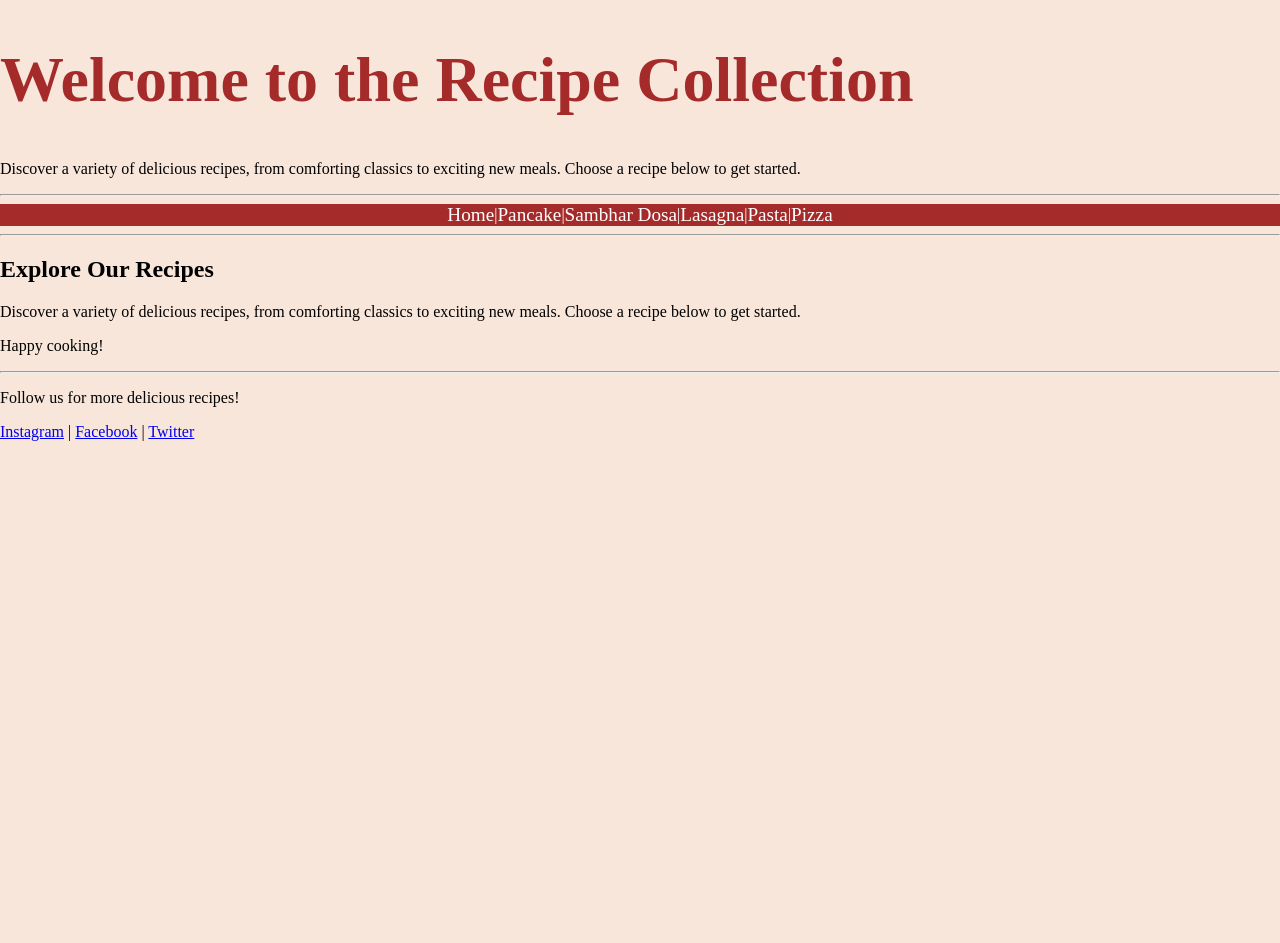
==== odin/index.html @ e1436487 "main" ====
<!DOCTYPE html>
<html lang="en">
<head>
    <meta charset="UTF-8">
    <meta name="viewport" content="width=device-width, initial-scale=1.0">
    <title>Recipe Collection</title>
    <link rel="stylesheet" href="styles.css">
</head>
<body>
    <header>
        <h1>Welcome to the Recipe Collection</h1>
        <p>Discover a variety of delicious recipes, from comforting classics to exciting new meals. Choose a recipe below to get started.</p>
        <hr>
        <nav aria-label="Main navigation">
            <a href="index.html">Home</a> |
            <a href="Pancake.html">Pancake</a> |
            <a href="Sambhar Dosa.html">Sambhar Dosa</a> |
            <a href="Lasagna.html">Lasagna</a> |
            <a href="Pasta.html">Pasta</a> |
            <a href="Pizza.html">Pizza</a>
        </nav>
    </header>
    <hr>
    <main>
        <h2>Explore Our Recipes</h2>
        <p>Discover a variety of delicious recipes, from comforting classics to exciting new meals. Choose a recipe below to get started.</p>
        <p>Happy cooking!</p>
    </main>
    <hr>
    <footer>
        <p>Follow us for more delicious recipes!</p>
        <a href="https://www.instagram.com/yourprofile" target="_blank" rel="noopener noreferrer">Instagram</a> |
        <a href="https://www.facebook.com/yourprofile" target="_blank" rel="noopener noreferrer">Facebook</a> |
        <a href="https://www.twitter.com/yourprofile" target="_blank" rel="noopener noreferrer">Twitter</a>
    </footer>
</body>
</html>
---- odin/styles.css ----
html, body{
    margin:0;
    padding:0;
    height:100%;
    background-color: #f8e6db;
}

h1{
    font-size: 4EM;
    COLOR:BROWN;

}
nav{
    display: flex;
    justify-content: center;
    align-items: center;
    background-color:brown;
    color: white;
}
nav a{
    color: white;
    text-decoration: none;
    gap: 30rem;
    font-size: 1.2em;
}
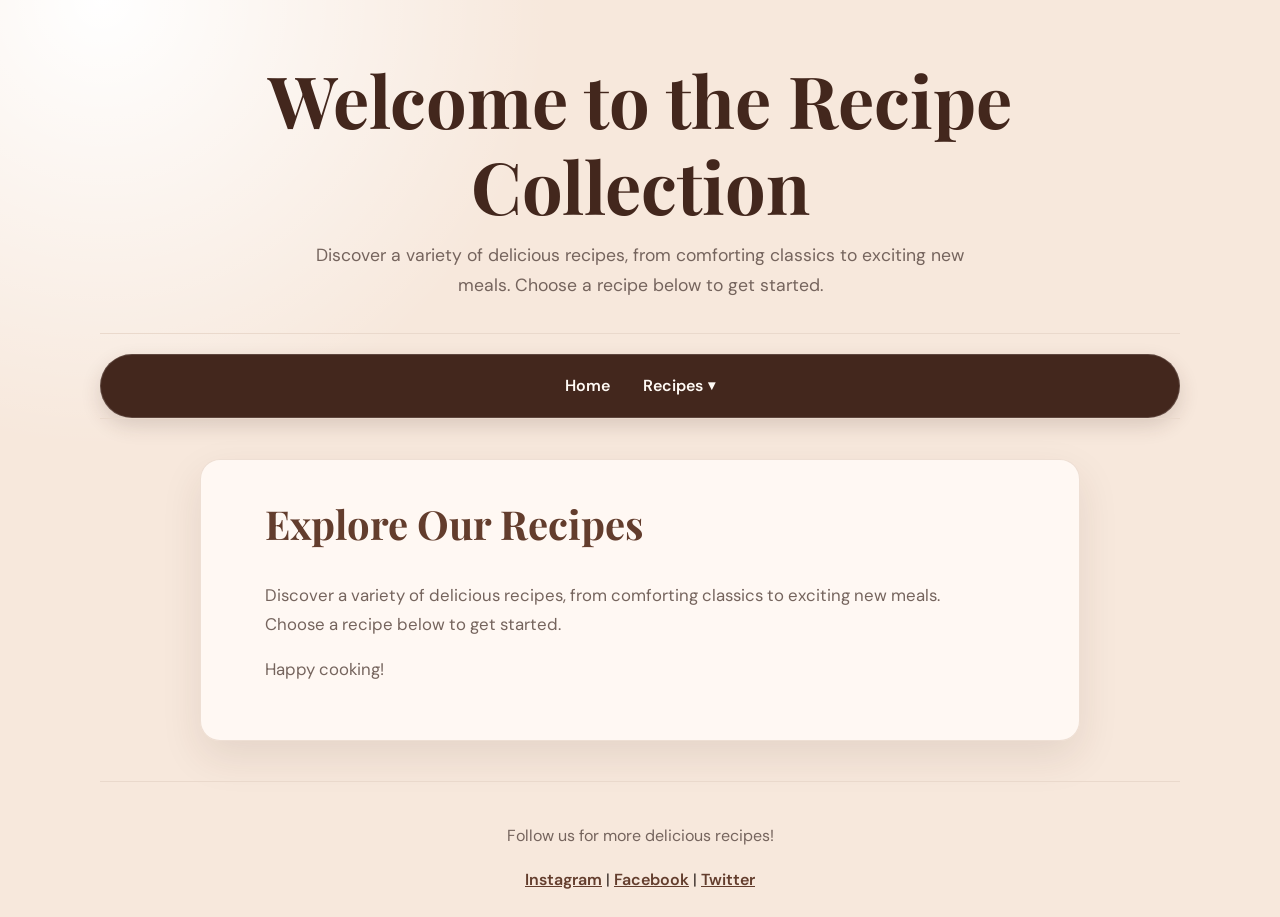
==== commit 7d18d077: "main" ====
--- a/odin/index.html
+++ b/odin/index.html
@@ -12,12 +12,17 @@
         <p>Discover a variety of delicious recipes, from comforting classics to exciting new meals. Choose a recipe below to get started.</p>
         <hr>
         <nav aria-label="Main navigation">
-            <a href="index.html">Home</a> |
-            <a href="Pancake.html">Pancake</a> |
-            <a href="Sambhar Dosa.html">Sambhar Dosa</a> |
-            <a href="Lasagna.html">Lasagna</a> |
-            <a href="Pasta.html">Pasta</a> |
-            <a href="Pizza.html">Pizza</a>
+            <a href="index.html">Home</a>
+            <div class="dropdown">
+                <button class="dropbtn" type="button">Recipes</button>
+                <div class="dropdown-content">
+                    <a href="Pancake.html">Pancake</a>
+                    <a href="Sambhar Dosa.html">Sambhar Dosa</a>
+                    <a href="Lasagna.html">Lasagna</a>
+                    <a href="Pasta.html">Pasta</a>
+                    <a href="Pizza.html">Pizza</a>
+                </div>
+            </div>
         </nav>
     </header>
     <hr>
--- a/odin/styles.css
+++ b/odin/styles.css
@@ -1,25 +1,265 @@
-html, body{
-    margin:0;
-    padding:0;
-    height:100%;
-    background-color: #f8e6db;
-}
-
-h1{
-    font-size: 4EM;
-    COLOR:BROWN;
-
-}
-nav{
+@import url('https://fonts.googleapis.com/css2?family=DM+Sans:wght@400;500;600;700&family=Playfair+Display:wght@600;700&display=swap');
+
+:root {
+    --ink: #2f241f;
+    --muted: #75645d;
+    --coffee: #633d2d;
+    --coffee-dark: #43271d;
+    --cream: #fffaf5;
+    --peach: #f7e8dc;
+    --accent: #d97745;
+    --line: #ead9cc;
+    --shadow: 0 16px 40px rgba(67, 39, 29, 0.1);
+}
+
+* {
+    box-sizing: border-box;
+}
+
+html {
+    scroll-behavior: smooth;
+}
+
+body {
+    min-height: 100vh;
+    margin: 0;
+    color: var(--ink);
+    background:
+        radial-gradient(circle at 8% 0%, #fff 0, transparent 30%),
+        var(--peach);
+    font-family: 'DM Sans', sans-serif;
+    line-height: 1.7;
+}
+
+header {
+    padding: 3.5rem 1.5rem 0;
+    text-align: center;
+}
+
+h1,
+h2,
+h3 {
+    font-family: 'Playfair Display', Georgia, serif;
+    line-height: 1.2;
+}
+
+h1 {
+    max-width: 760px;
+    margin: 0 auto 0.75rem;
+    color: var(--coffee-dark);
+    font-size: clamp(2.4rem, 6vw, 4.5rem);
+}
+
+h2 {
+    margin-top: 0;
+    color: var(--coffee);
+    font-size: clamp(1.8rem, 4vw, 2.5rem);
+}
+
+h3 {
+    margin-top: 2rem;
+    color: var(--coffee);
+    font-size: 1.45rem;
+}
+
+p {
+    color: var(--muted);
+}
+
+header > p {
+    max-width: 650px;
+    margin: 0 auto 2rem;
+    font-size: 1.1rem;
+}
+
+hr {
+    max-width: 1080px;
+    margin: 0 auto;
+    border: 0;
+    border-top: 1px solid var(--line);
+}
+
+nav {
     display: flex;
+    align-items: center;
     justify-content: center;
+    gap: 0.35rem;
+    max-width: 1080px;
+    margin: 1.25rem auto 0;
+    padding: 0.65rem 1rem;
+    border: 1px solid rgba(255, 255, 255, 0.15);
+    border-radius: 999px;
+    background: var(--coffee-dark);
+    box-shadow: 0 8px 20px rgba(67, 39, 29, 0.16);
+}
+
+nav a,
+.dropbtn {
+    display: inline-flex;
     align-items: center;
-    background-color:brown;
-    color: white;
-}
-nav a{
-    color: white;
+    gap: 0.35rem;
+    min-height: 2.5rem;
+    padding: 0.45rem 0.85rem;
+    border: 0;
+    border-radius: 999px;
+    color: #fffaf5;
+    background: transparent;
+    font: inherit;
+    font-weight: 600;
     text-decoration: none;
-    gap: 30rem;
-    font-size: 1.2em;
-}+    cursor: pointer;
+    transition: background 160ms ease, color 160ms ease, transform 160ms ease;
+}
+
+nav a:hover,
+nav a:focus-visible,
+.dropbtn:hover,
+.dropbtn:focus-visible {
+    color: var(--coffee-dark);
+    background: #fffaf5;
+    outline: none;
+    transform: translateY(-1px);
+}
+
+.dropdown {
+    position: relative;
+}
+
+.dropbtn::after {
+    content: '▾';
+    font-size: 0.85em;
+}
+
+.dropdown-content {
+    position: absolute;
+    z-index: 10;
+    top: calc(100% + 0.55rem);
+    left: 50%;
+    min-width: 190px;
+    padding: 0.45rem;
+    border: 1px solid var(--line);
+    border-radius: 0.85rem;
+    background: var(--cream);
+    box-shadow: var(--shadow);
+    opacity: 0;
+    visibility: hidden;
+    transform: translate(-50%, -0.5rem);
+    transition: opacity 160ms ease, transform 160ms ease, visibility 160ms ease;
+}
+
+.dropdown-content::before {
+    position: absolute;
+    top: -0.4rem;
+    left: calc(50% - 0.4rem);
+    width: 0.75rem;
+    height: 0.75rem;
+    background: var(--cream);
+    content: '';
+    transform: rotate(45deg);
+}
+
+.dropdown-content a {
+    position: relative;
+    display: block;
+    min-height: auto;
+    padding: 0.55rem 0.75rem;
+    border-radius: 0.55rem;
+    color: var(--coffee);
+    font-weight: 500;
+    text-align: left;
+}
+
+.dropdown-content a:hover,
+.dropdown-content a:focus-visible {
+    color: var(--coffee-dark);
+    background: var(--peach);
+    transform: none;
+}
+
+.dropdown:hover .dropdown-content,
+.dropdown:focus-within .dropdown-content {
+    opacity: 1;
+    visibility: visible;
+    transform: translate(-50%, 0);
+}
+
+main {
+    max-width: 880px;
+    margin: 2.5rem auto;
+    padding: 2.5rem clamp(1.25rem, 5vw, 4rem);
+    border: 1px solid rgba(234, 217, 204, 0.8);
+    border-radius: 1.25rem;
+    background: rgba(255, 250, 245, 0.9);
+    box-shadow: var(--shadow);
+}
+
+main > p {
+    max-width: 700px;
+    font-size: 1.05rem;
+}
+
+main img {
+    display: block;
+    width: min(100%, 700px);
+    height: auto;
+    max-height: 420px;
+    margin: 1.5rem auto 2rem;
+    border-radius: 1rem;
+    object-fit: cover;
+    box-shadow: 0 10px 24px rgba(67, 39, 29, 0.15);
+}
+
+li {
+    margin: 0.45rem 0;
+    color: var(--muted);
+}
+
+li::marker {
+    color: var(--accent);
+    font-weight: 700;
+}
+
+footer {
+    padding: 1.5rem;
+    text-align: center;
+}
+
+footer a {
+    color: var(--coffee);
+    font-weight: 600;
+}
+
+footer a:hover,
+footer a:focus-visible {
+    color: var(--accent);
+}
+
+@media (max-width: 600px) {
+    header {
+        padding-top: 2.5rem;
+    }
+
+    nav {
+        flex-wrap: wrap;
+        border-radius: 1rem;
+    }
+
+    .dropdown-content {
+        left: 0;
+        transform: translate(0, -0.5rem);
+    }
+
+    .dropdown:hover .dropdown-content,
+    .dropdown:focus-within .dropdown-content {
+        transform: translate(0, 0);
+    }
+
+    .dropdown-content::before {
+        left: 2.3rem;
+    }
+
+    main {
+        margin: 1.5rem 1rem;
+        padding: 1.5rem 1.25rem;
+    }
+}
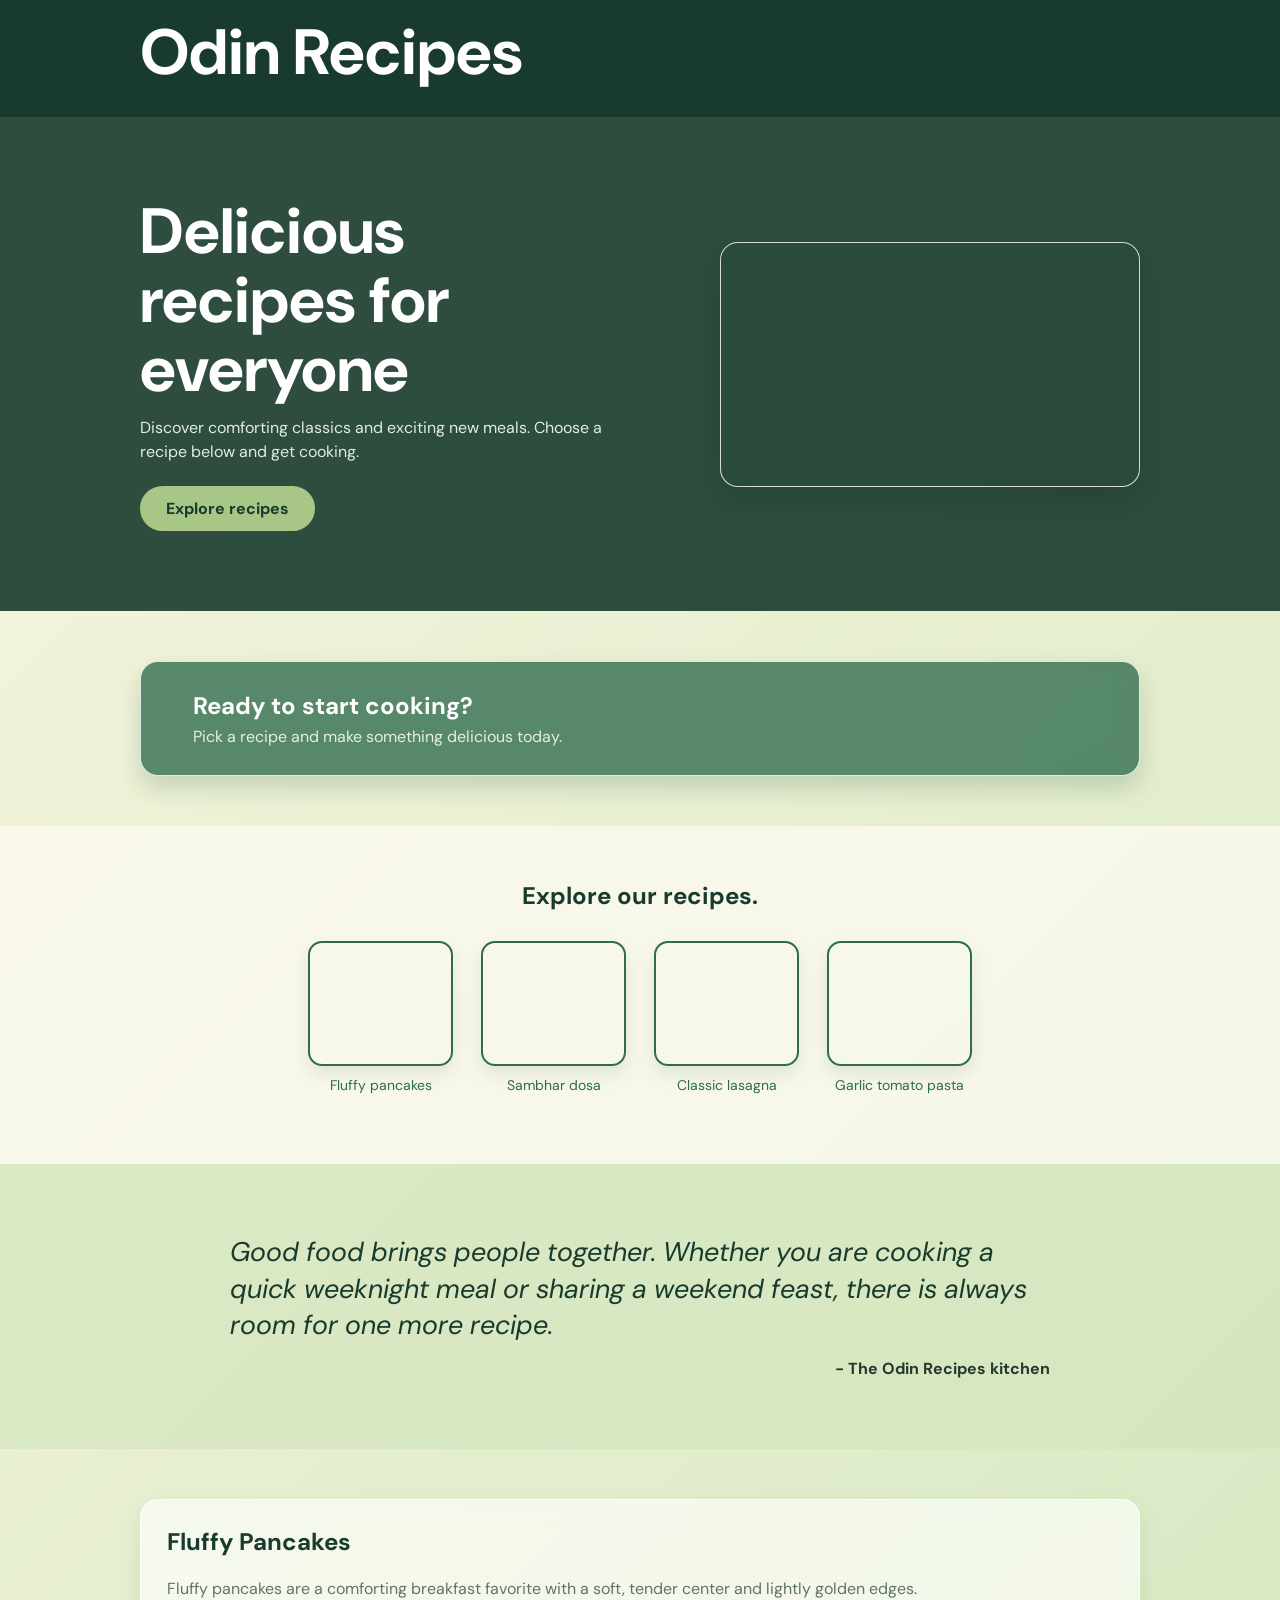
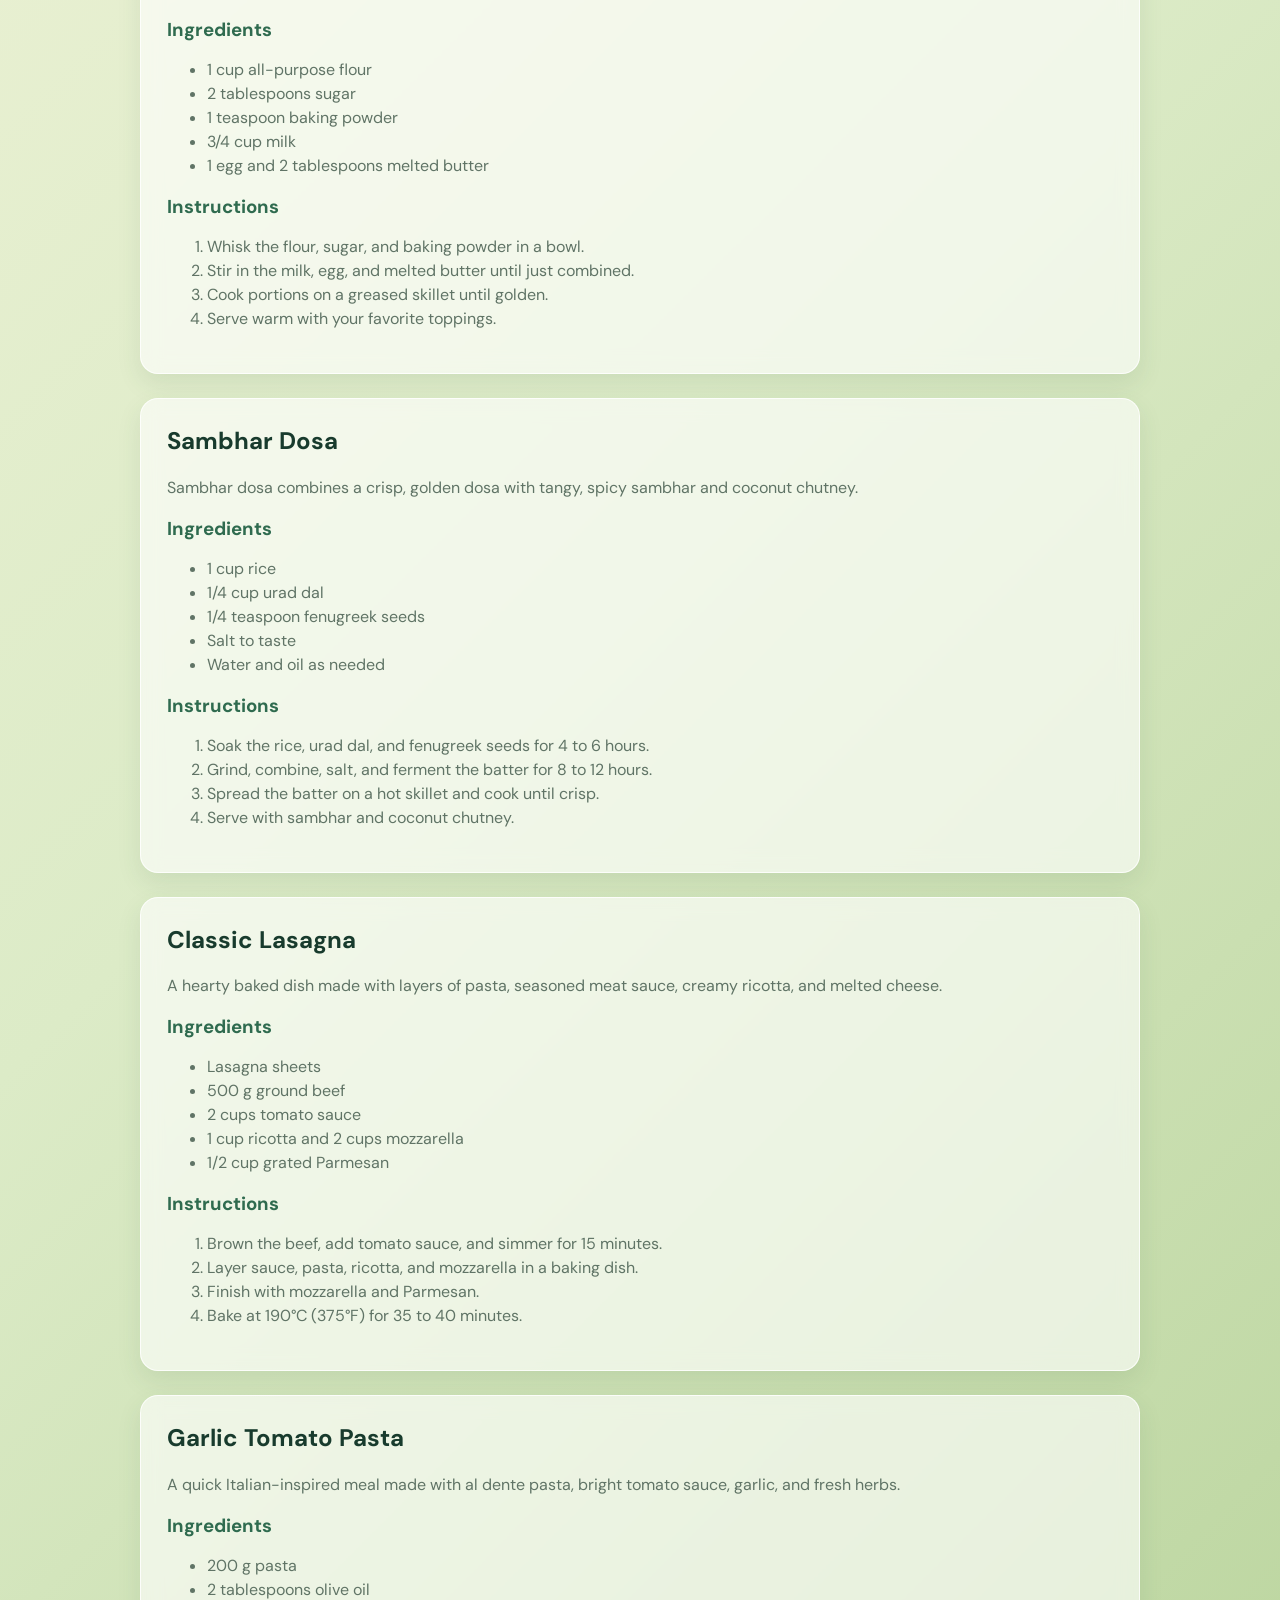
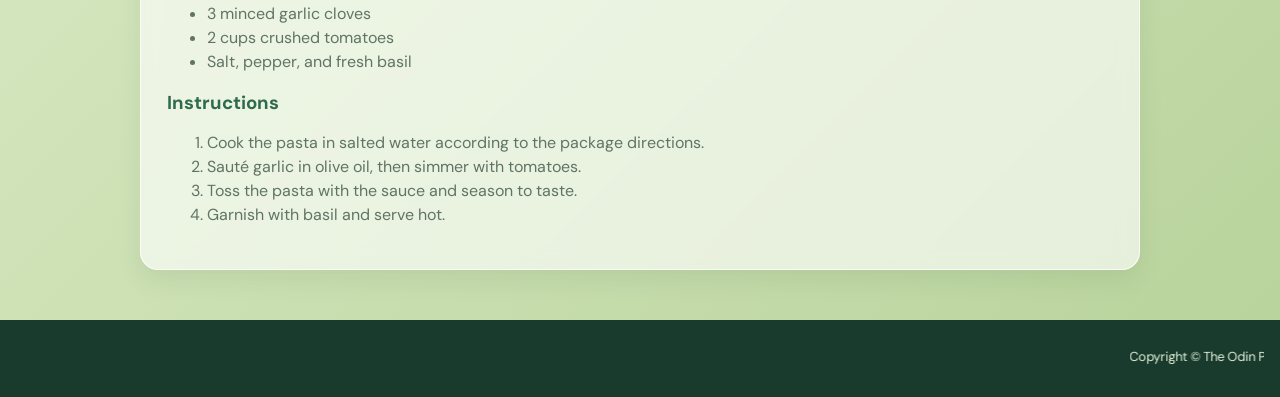
==== commit 9f37d590: "new changes, merged html files, and improved css" ====
--- a/odin/index.html
+++ b/odin/index.html
@@ -3,40 +3,103 @@
 <head>
     <meta charset="UTF-8">
     <meta name="viewport" content="width=device-width, initial-scale=1.0">
-    <title>Recipe Collection</title>
+    <meta name="description" content="A collection of simple, comforting recipes.">
+    <title>Odin Recipes</title>
     <link rel="stylesheet" href="styles.css">
 </head>
 <body>
-    <header>
-        <h1>Welcome to the Recipe Collection</h1>
-        <p>Discover a variety of delicious recipes, from comforting classics to exciting new meals. Choose a recipe below to get started.</p>
-        <hr>
-        <nav aria-label="Main navigation">
-            <a href="index.html">Home</a>
-            <div class="dropdown">
-                <button class="dropbtn" type="button">Recipes</button>
-                <div class="dropdown-content">
-                    <a href="Pancake.html">Pancake</a>
-                    <a href="Sambhar Dosa.html">Sambhar Dosa</a>
-                    <a href="Lasagna.html">Lasagna</a>
-                    <a href="Pasta.html">Pasta</a>
-                    <a href="Pizza.html">Pizza</a>
+    <header class="site-header">
+        <div class="container header-inner">
+            <h1>Odin Recipes </h1>
+        </div>
+    </header>
+
+    <main>
+        <section class="hero" id="home">
+            <div class="container hero-inner">
+                <div class="hero-copy">
+                    <h1>Delicious recipes for everyone</h1>
+                    <p>Discover comforting classics and exciting new meals. Choose a recipe below and get cooking.</p>
+                    <a class="button" href="#recipes">Explore recipes</a>
+                </div>
+                <div class="hero-image" role="img" aria-label="Fresh ingredients prepared for cooking"></div>
+            </div>
+        </section>
+
+        <section class="call-to-action" id="sign-up">
+            <div class="container cta-inner">
+                <div><h2>Ready to start cooking?</h2><p>Pick a recipe and make something delicious today.</p></div>
+            </div>
+        </section>
+        <section class="information" id="recipes">
+            <div class="container">
+                <h2>Explore our recipes.</h2>
+                <div class="recipe-cards">
+                    <a class="recipe-card" href="#pancakes">
+                        <span class="card-image card-image-one"></span>
+                        <span>Fluffy pancakes</span>
+                    </a>
+                    <a class="recipe-card" href="#dosa">
+                        <span class="card-image card-image-two"></span>
+                        <span>Sambhar dosa</span>
+                    </a>
+                    <a class="recipe-card" href="#lasagna">
+                        <span class="card-image card-image-three"></span>
+                        <span>Classic lasagna</span>
+                    </a>
+                    <a class="recipe-card" href="#pasta">
+                        <span class="card-image card-image-four"></span>
+                        <span>Garlic tomato pasta</span>
+                    </a>
                 </div>
             </div>
-        </nav>
-    </header>
-    <hr>
-    <main>
-        <h2>Explore Our Recipes</h2>
-        <p>Discover a variety of delicious recipes, from comforting classics to exciting new meals. Choose a recipe below to get started.</p>
-        <p>Happy cooking!</p>
+        </section>
+
+        <section class="quote" id="quote">
+            <div class="container quote-inner">
+                <blockquote>Good food brings people together. Whether you are cooking a quick weeknight meal or sharing a weekend feast, there is always room for one more recipe.</blockquote>
+                <cite>- The Odin Recipes kitchen</cite>
+            </div>
+        </section>
+
+        <section class="recipes container" aria-label="Recipe collection">
+            <article class="recipe" id="pancakes">
+                <h2>Fluffy Pancakes</h2>
+                <p>Fluffy pancakes are a comforting breakfast favorite with a soft, tender center and lightly golden edges.</p>
+                <h3>Ingredients</h3>
+                <ul><li>1 cup all-purpose flour</li><li>2 tablespoons sugar</li><li>1 teaspoon baking powder</li><li>3/4 cup milk</li><li>1 egg and 2 tablespoons melted butter</li></ul>
+                <h3>Instructions</h3>
+                <ol><li>Whisk the flour, sugar, and baking powder in a bowl.</li><li>Stir in the milk, egg, and melted butter until just combined.</li><li>Cook portions on a greased skillet until golden.</li><li>Serve warm with your favorite toppings.</li></ol>
+            </article>
+            <article class="recipe" id="dosa">
+                <h2>Sambhar Dosa</h2>
+                <p>Sambhar dosa combines a crisp, golden dosa with tangy, spicy sambhar and coconut chutney.</p>
+                <h3>Ingredients</h3>
+                <ul><li>1 cup rice</li><li>1/4 cup urad dal</li><li>1/4 teaspoon fenugreek seeds</li><li>Salt to taste</li><li>Water and oil as needed</li></ul>
+                <h3>Instructions</h3>
+                <ol><li>Soak the rice, urad dal, and fenugreek seeds for 4 to 6 hours.</li><li>Grind, combine, salt, and ferment the batter for 8 to 12 hours.</li><li>Spread the batter on a hot skillet and cook until crisp.</li><li>Serve with sambhar and coconut chutney.</li></ol>
+            </article>
+            <article class="recipe" id="lasagna">
+                <h2>Classic Lasagna</h2>
+                <p>A hearty baked dish made with layers of pasta, seasoned meat sauce, creamy ricotta, and melted cheese.</p>
+                <h3>Ingredients</h3>
+                <ul><li>Lasagna sheets</li><li>500 g ground beef</li><li>2 cups tomato sauce</li><li>1 cup ricotta and 2 cups mozzarella</li><li>1/2 cup grated Parmesan</li></ul>
+                <h3>Instructions</h3>
+                <ol><li>Brown the beef, add tomato sauce, and simmer for 15 minutes.</li><li>Layer sauce, pasta, ricotta, and mozzarella in a baking dish.</li><li>Finish with mozzarella and Parmesan.</li><li>Bake at 190°C (375°F) for 35 to 40 minutes.</li></ol>
+            </article>
+            <article class="recipe" id="pasta">
+                <h2>Garlic Tomato Pasta</h2>
+                <p>A quick Italian-inspired meal made with al dente pasta, bright tomato sauce, garlic, and fresh herbs.</p>
+                <h3>Ingredients</h3>
+                <ul><li>200 g pasta</li><li>2 tablespoons olive oil</li><li>3 minced garlic cloves</li><li>2 cups crushed tomatoes</li><li>Salt, pepper, and fresh basil</li></ul>
+                <h3>Instructions</h3>
+                <ol><li>Cook the pasta in salted water according to the package directions.</li><li>Sauté garlic in olive oil, then simmer with tomatoes.</li><li>Toss the pasta with the sauce and season to taste.</li><li>Garnish with basil and serve hot.</li></ol>
+            </article>
+        </section>
+
     </main>
-    <hr>
-    <footer>
-        <p>Follow us for more delicious recipes!</p>
-        <a href="https://www.instagram.com/yourprofile" target="_blank" rel="noopener noreferrer">Instagram</a> |
-        <a href="https://www.facebook.com/yourprofile" target="_blank" rel="noopener noreferrer">Facebook</a> |
-        <a href="https://www.twitter.com/yourprofile" target="_blank" rel="noopener noreferrer">Twitter</a>
-    </footer>
-</body>
-</html>
+
+    <footer>        <marquee behavior="scroll" direction="left" repeat="infinite" scrollamount="5">
+Copyright © The Odin Project 2026, By Jahnvi</marquee></footer>
+    </body>
+</html>
--- a/odin/styles.css
+++ b/odin/styles.css
@@ -1,15 +1,15 @@
-@import url('https://fonts.googleapis.com/css2?family=DM+Sans:wght@400;500;600;700&family=Playfair+Display:wght@600;700&display=swap');
+@import url('https://fonts.googleapis.com/css2?family=DM+Sans:wght@400;500;700&display=swap');
 
 :root {
-    --ink: #2f241f;
-    --muted: #75645d;
-    --coffee: #633d2d;
-    --coffee-dark: #43271d;
-    --cream: #fffaf5;
-    --peach: #f7e8dc;
-    --accent: #d97745;
-    --line: #ead9cc;
-    --shadow: 0 16px 40px rgba(67, 39, 29, 0.1);
+    --dark-green: #183b2d;
+    --green: #2f6b4f;
+    --matcha: #a8c686;
+    --soft-matcha: #e8f0d8;
+    --cream: #fffdf6;
+    --text: #26382e;
+    --muted: #607466;
+    --white-glass: rgba(255, 255, 255, 0.62);
+    --border: rgba(255, 255, 255, 0.8);
 }
 
 * {
@@ -21,245 +21,274 @@
 }
 
 body {
-    min-height: 100vh;
     margin: 0;
-    color: var(--ink);
+    color: var(--text);
+    background: linear-gradient(135deg, #f8f6df, #dcebc7 55%, #b8d39b);
+    font-family: 'DM Sans', Arial, sans-serif;
+}
+
+.container {
+    width: min(100% - 32px, 1000px);
+    margin: 0 auto;
+}
+
+.site-header {
+    padding: 18px 0;
+    color: white;
+    background: var(--dark-green);
+}
+
+.header-inner,
+.hero-inner,
+.cta-inner {
+    display: flex;
+    align-items: center;
+    justify-content: space-between;
+}
+
+.logo {
+    color: white;
+    font-size: 24px;
+    font-weight: 700;
+    text-decoration: none;
+}
+
+nav {
+    display: flex;
+    gap: 24px;
+}
+
+nav a {
+    color: #e4f0dc;
+    text-decoration: none;
+}
+
+nav a:hover,
+nav a:focus-visible {
+    color: var(--matcha);
+}
+
+.hero {
+    padding: 80px 0;
+    color: white;
     background:
-        radial-gradient(circle at 8% 0%, #fff 0, transparent 30%),
-        var(--peach);
-    font-family: 'DM Sans', sans-serif;
-    line-height: 1.7;
-}
-
-header {
-    padding: 3.5rem 1.5rem 0;
-    text-align: center;
+        linear-gradient(rgba(24, 59, 45, 0.9), rgba(24, 59, 45, 0.9)),
+        url('https://images.unsplash.com/photo-1498837167922-ddd27525d352?auto=format&fit=crop&w=1400&q=80') center / cover;
+}
+
+.hero-inner {
+    gap: 48px;
+}
+
+.hero-copy {
+    max-width: 470px;
 }
 
 h1,
 h2,
-h3 {
-    font-family: 'Playfair Display', Georgia, serif;
-    line-height: 1.2;
+h3,
+p {
+    margin-top: 0;
 }
 
 h1 {
-    max-width: 760px;
-    margin: 0 auto 0.75rem;
-    color: var(--coffee-dark);
-    font-size: clamp(2.4rem, 6vw, 4.5rem);
-}
-
-h2 {
-    margin-top: 0;
-    color: var(--coffee);
-    font-size: clamp(1.8rem, 4vw, 2.5rem);
-}
-
-h3 {
-    margin-top: 2rem;
-    color: var(--coffee);
-    font-size: 1.45rem;
-}
-
-p {
+    margin-bottom: 12px;
+    font-size: clamp(2.4rem, 6vw, 4rem);
+    line-height: 1.08;
+}
+
+.hero p {
+    margin-bottom: 22px;
+    color: #e2eddc;
+    line-height: 1.5;
+}
+
+.button {
+    display: inline-block;
+    padding: 10px 24px;
+    border: 2px solid var(--matcha);
+    border-radius: 24px;
+    color: var(--dark-green);
+    background: var(--matcha);
+    font-weight: 700;
+    text-decoration: none;
+}
+
+.button:hover,
+.button:focus-visible {
+    background: #c3dda4;
+}
+
+.hero-image {
+    display: grid;
+    width: 420px;
+    height: 245px;
+    place-items: center;
+    flex-shrink: 0;
+    border: 1px solid var(--border);
+    border-radius: 18px;
+    background:
+        linear-gradient(rgba(24, 59, 45, 0.08), rgba(24, 59, 45, 0.08)),
+        url('https://images.unsplash.com/photo-1542838132-92c53300491e?auto=format&fit=crop&w=800&q=85') center / cover;
+    box-shadow: 0 12px 30px rgba(11, 42, 27, 0.2);
+    backdrop-filter: blur(10px);
+}
+
+.information {
+    padding: 54px 0 70px;
+    background: rgba(255, 253, 246, 0.7);
+}
+
+.information h2 {
+    margin-bottom: 30px;
+    color: var(--dark-green);
+    text-align: center;
+}
+
+.recipe-cards {
+    display: grid;
+    grid-template-columns: repeat(4, 145px);
+    justify-content: center;
+    gap: 28px;
+}
+
+.recipe-card {
+    width: 145px;
+    color: var(--green);
+    font-size: 14px;
+    text-align: center;
+    text-decoration: none;
+}
+
+.card-image {
+    display: block;
+    width: 145px;
+    height: 125px;
+    margin-bottom: 10px;
+    border: 2px solid var(--green);
+    border-radius: 14px;
+    background-position: center;
+    background-size: cover;
+    box-shadow: 0 8px 18px rgba(50, 93, 56, 0.12);
+}
+
+.card-image-one {
+    background-image: url('https://images.unsplash.com/photo-1528207776546-365bb710ee93?auto=format&fit=crop&w=300&q=80');
+}
+
+.card-image-two {
+    background-image: url('https://upload.wikimedia.org/wikipedia/commons/b/b1/Dosa-chutney-sambhar.jpg');
+}
+
+.card-image-three {
+    background-image: url('https://images.unsplash.com/photo-1574894709920-11b28e7367e3?auto=format&fit=crop&w=300&q=80');
+}
+
+.card-image-four {
+    background-image: url('https://images.unsplash.com/photo-1473093295043-cdd812d0e601?auto=format&fit=crop&w=300&q=80');
+}
+
+.recipe-card:hover .card-image,
+.recipe-card:focus-visible .card-image {
+    border-color: var(--matcha);
+    transform: translateY(-3px);
+}
+
+.quote {
+    padding: 70px 0;
+    background: rgba(213, 230, 190, 0.72);
+}
+
+.quote-inner {
+    max-width: 820px;
+}
+
+blockquote {
+    margin: 0;
+    color: var(--dark-green);
+    font-size: 27px;
+    font-style: italic;
+    line-height: 1.35;
+}
+
+cite {
+    display: block;
+    margin-top: 14px;
+    font-style: normal;
+    font-weight: 700;
+    text-align: right;
+}
+
+.recipes {
+    display: grid;
+    grid-template-columns: 1fr;
+    gap: 24px;
+    padding-top: 50px;
+    padding-bottom: 50px;
+}
+
+.recipe {
+    padding: 26px;
+    border: 1px solid var(--border);
+    border-radius: 18px;
+    background: var(--white-glass);
+    box-shadow: 0 10px 25px rgba(50, 93, 56, 0.1);
+    backdrop-filter: blur(10px);
+}
+
+.recipe h2 {
+    color: var(--dark-green);
+}
+
+.recipe h3 {
+    margin-bottom: 8px;
+    color: var(--green);
+}
+
+.recipe p,
+.recipe li {
     color: var(--muted);
-}
-
-header > p {
-    max-width: 650px;
-    margin: 0 auto 2rem;
-    font-size: 1.1rem;
-}
-
-hr {
-    max-width: 1080px;
-    margin: 0 auto;
-    border: 0;
-    border-top: 1px solid var(--line);
-}
-
-nav {
-    display: flex;
-    align-items: center;
-    justify-content: center;
-    gap: 0.35rem;
-    max-width: 1080px;
-    margin: 1.25rem auto 0;
-    padding: 0.65rem 1rem;
-    border: 1px solid rgba(255, 255, 255, 0.15);
-    border-radius: 999px;
-    background: var(--coffee-dark);
-    box-shadow: 0 8px 20px rgba(67, 39, 29, 0.16);
-}
-
-nav a,
-.dropbtn {
-    display: inline-flex;
-    align-items: center;
-    gap: 0.35rem;
-    min-height: 2.5rem;
-    padding: 0.45rem 0.85rem;
-    border: 0;
-    border-radius: 999px;
-    color: #fffaf5;
+    line-height: 1.5;
+}
+
+.call-to-action {
+    padding: 50px 0;
+}
+
+.cta-inner {
+    padding: 28px 52px;
+    border: 1px solid var(--border);
+    border-radius: 18px;
+    color: white;
+    background: rgba(47, 107, 79, 0.78);
+    box-shadow: 0 12px 25px rgba(34, 79, 53, 0.2);
+    backdrop-filter: blur(10px);
+}
+
+.cta-inner h2 {
+    margin-bottom: 5px;
+}
+
+.cta-inner p {
+    margin: 0;
+    color: #e5f0d9;
+}
+
+.button-outline {
+    color: white;
     background: transparent;
-    font: inherit;
-    font-weight: 600;
-    text-decoration: none;
-    cursor: pointer;
-    transition: background 160ms ease, color 160ms ease, transform 160ms ease;
-}
-
-nav a:hover,
-nav a:focus-visible,
-.dropbtn:hover,
-.dropbtn:focus-visible {
-    color: var(--coffee-dark);
-    background: #fffaf5;
-    outline: none;
-    transform: translateY(-1px);
-}
-
-.dropdown {
-    position: relative;
-}
-
-.dropbtn::after {
-    content: '▾';
-    font-size: 0.85em;
-}
-
-.dropdown-content {
-    position: absolute;
-    z-index: 10;
-    top: calc(100% + 0.55rem);
-    left: 50%;
-    min-width: 190px;
-    padding: 0.45rem;
-    border: 1px solid var(--line);
-    border-radius: 0.85rem;
-    background: var(--cream);
-    box-shadow: var(--shadow);
-    opacity: 0;
-    visibility: hidden;
-    transform: translate(-50%, -0.5rem);
-    transition: opacity 160ms ease, transform 160ms ease, visibility 160ms ease;
-}
-
-.dropdown-content::before {
-    position: absolute;
-    top: -0.4rem;
-    left: calc(50% - 0.4rem);
-    width: 0.75rem;
-    height: 0.75rem;
-    background: var(--cream);
-    content: '';
-    transform: rotate(45deg);
-}
-
-.dropdown-content a {
-    position: relative;
-    display: block;
-    min-height: auto;
-    padding: 0.55rem 0.75rem;
-    border-radius: 0.55rem;
-    color: var(--coffee);
-    font-weight: 500;
-    text-align: left;
-}
-
-.dropdown-content a:hover,
-.dropdown-content a:focus-visible {
-    color: var(--coffee-dark);
-    background: var(--peach);
-    transform: none;
-}
-
-.dropdown:hover .dropdown-content,
-.dropdown:focus-within .dropdown-content {
-    opacity: 1;
-    visibility: visible;
-    transform: translate(-50%, 0);
-}
-
-main {
-    max-width: 880px;
-    margin: 2.5rem auto;
-    padding: 2.5rem clamp(1.25rem, 5vw, 4rem);
-    border: 1px solid rgba(234, 217, 204, 0.8);
-    border-radius: 1.25rem;
-    background: rgba(255, 250, 245, 0.9);
-    box-shadow: var(--shadow);
-}
-
-main > p {
-    max-width: 700px;
-    font-size: 1.05rem;
-}
-
-main img {
-    display: block;
-    width: min(100%, 700px);
-    height: auto;
-    max-height: 420px;
-    margin: 1.5rem auto 2rem;
-    border-radius: 1rem;
-    object-fit: cover;
-    box-shadow: 0 10px 24px rgba(67, 39, 29, 0.15);
-}
-
-li {
-    margin: 0.45rem 0;
-    color: var(--muted);
-}
-
-li::marker {
-    color: var(--accent);
-    font-weight: 700;
+}
+
+.button-outline:hover,
+.button-outline:focus-visible {
+    color: var(--dark-green);
+    background: var(--matcha);
 }
 
 footer {
-    padding: 1.5rem;
+    padding: 28px 16px;
+    color: #e5f0d9;
+    background: var(--dark-green);
+    font-size: 13px;
     text-align: center;
 }
-
-footer a {
-    color: var(--coffee);
-    font-weight: 600;
-}
-
-footer a:hover,
-footer a:focus-visible {
-    color: var(--accent);
-}
-
-@media (max-width: 600px) {
-    header {
-        padding-top: 2.5rem;
-    }
-
-    nav {
-        flex-wrap: wrap;
-        border-radius: 1rem;
-    }
-
-    .dropdown-content {
-        left: 0;
-        transform: translate(0, -0.5rem);
-    }
-
-    .dropdown:hover .dropdown-content,
-    .dropdown:focus-within .dropdown-content {
-        transform: translate(0, 0);
-    }
-
-    .dropdown-content::before {
-        left: 2.3rem;
-    }
-
-    main {
-        margin: 1.5rem 1rem;
-        padding: 1.5rem 1.25rem;
-    }
-}
